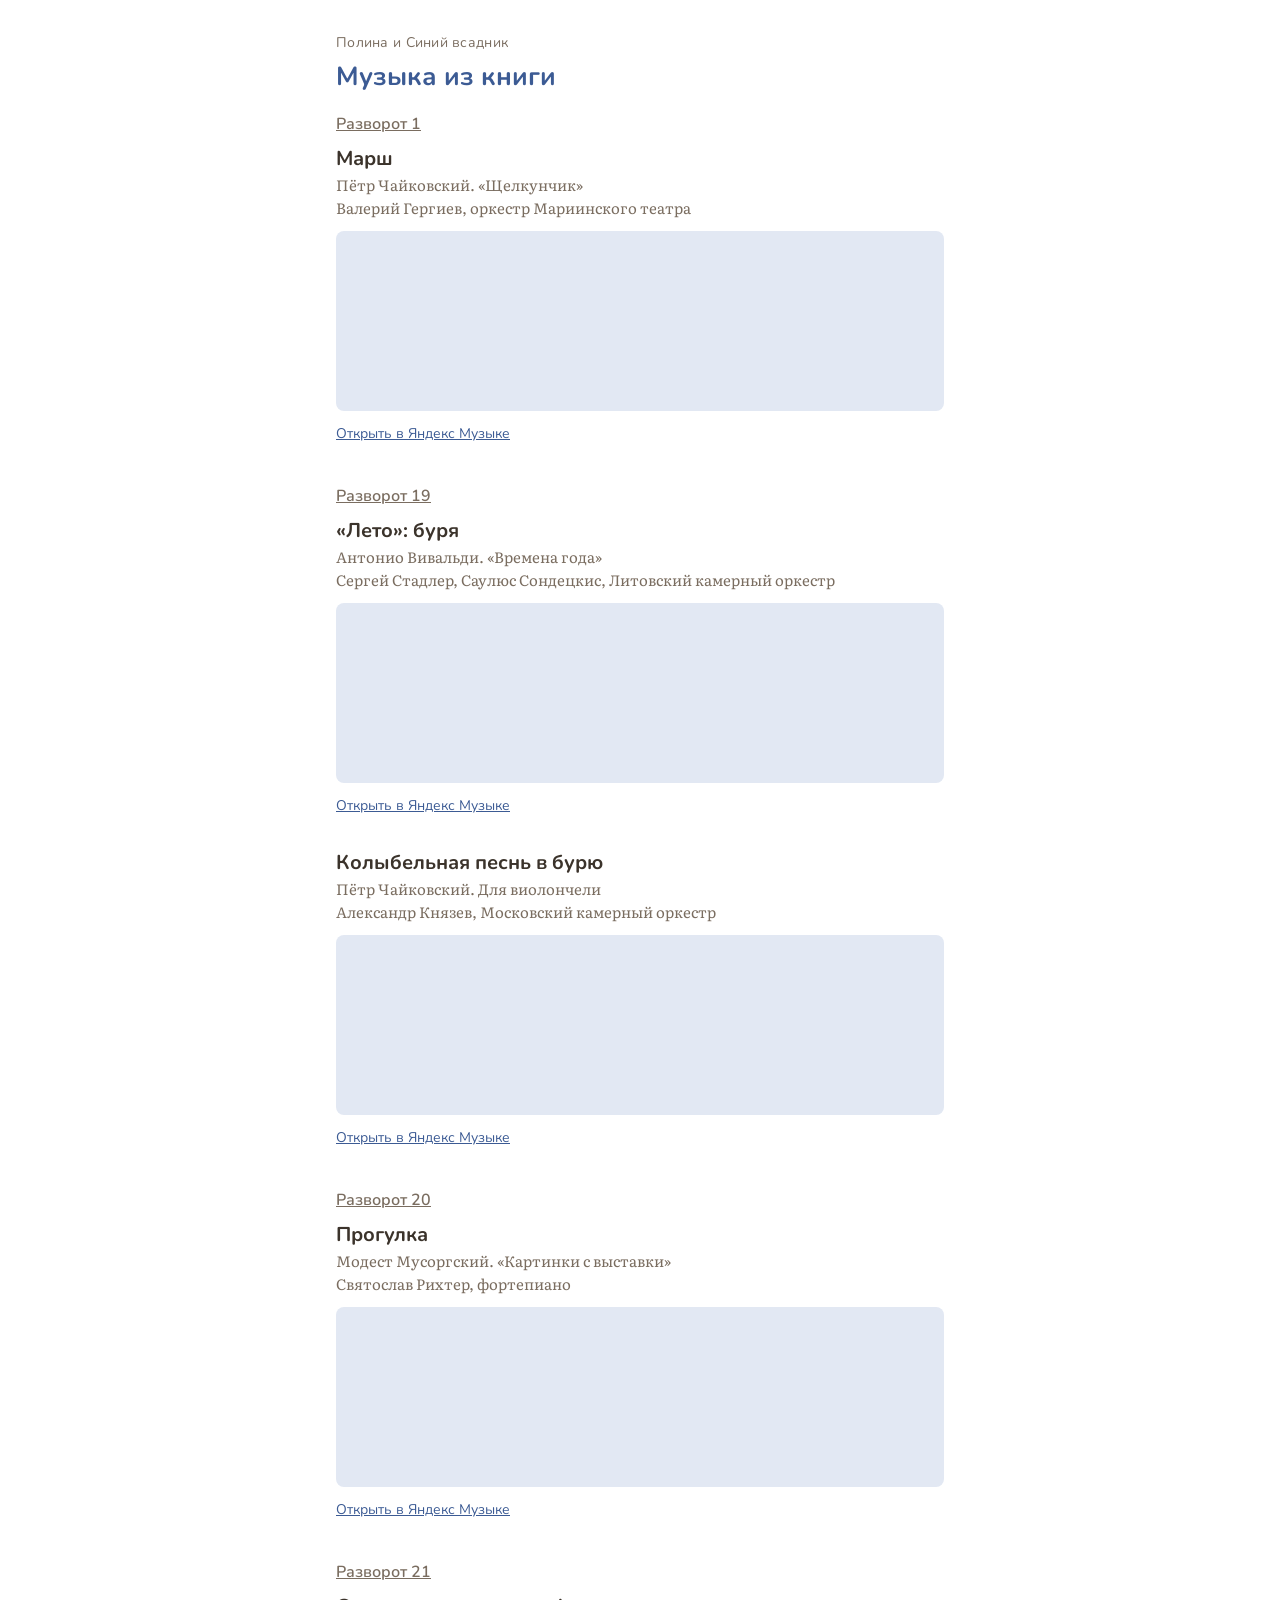
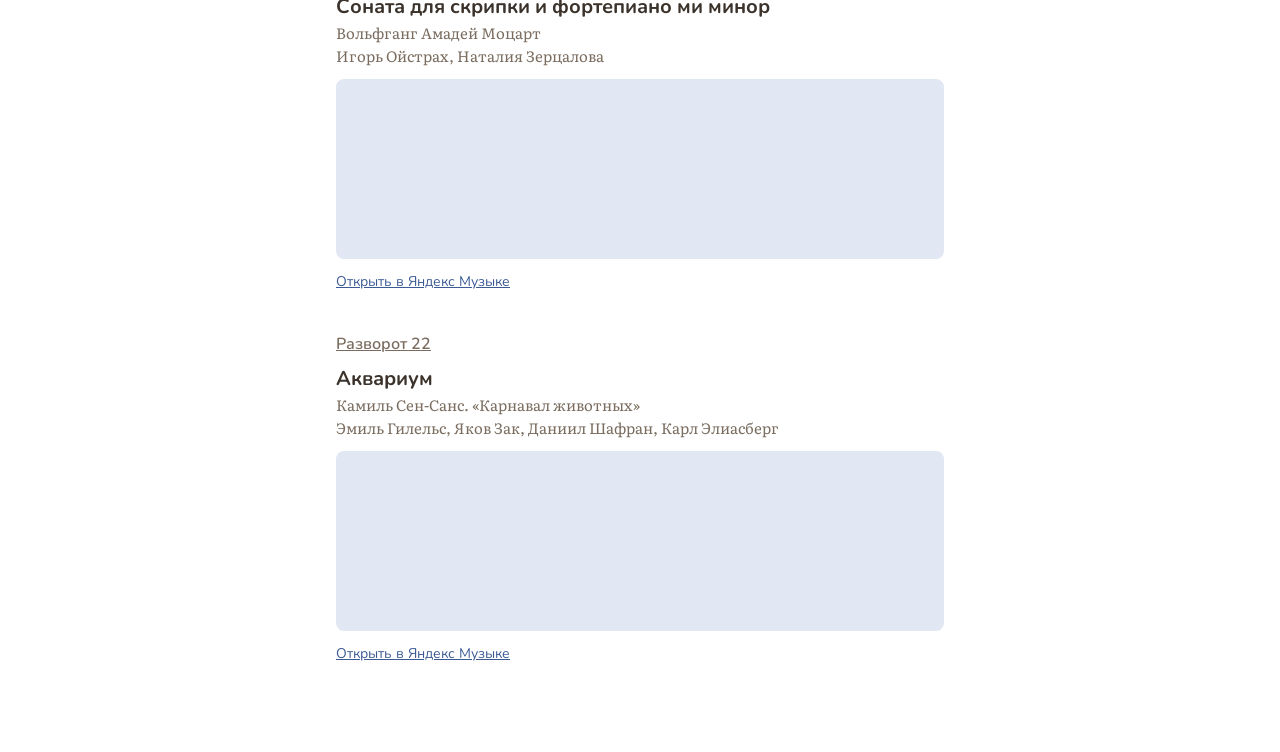
==== index.html @ 91b207e4 "Сайт музыки для QR-кодов книги (собран 11_Сайт_музыки/build_site.py) Co-Authored-By: Claude Opus 5.5" ====
<!doctype html>
<html lang="ru">
<head>
<meta charset="utf-8">
<meta name="viewport" content="width=device-width, initial-scale=1">
<meta name="robots" content="noindex, nofollow">
<title>Полина и Синий всадник · музыка</title>
<link rel="preconnect" href="https://fonts.googleapis.com">
<link rel="stylesheet" href="https://fonts.googleapis.com/css2?family=Literata:ital@0;1&family=Nunito:wght@600;700&display=swap">
<link rel="stylesheet" href="style.css">
</head>
<body>
<main>
<p class="book">Полина и Синий всадник</p>
<h1>Музыка из книги</h1>
<div class="spread" id="s1">
<h2><a href="1/">Разворот 1</a></h2>
<section class="piece">
<h2>Марш</h2>
<p class="work">Пётр Чайковский. «Щелкунчик»</p>
<p class="who">Валерий Гергиев, оркестр Мариинского театра</p>
<iframe src="https://music.yandex.ru/iframe/album/19597503/track/9443150" loading="lazy" allow="autoplay; encrypted-media" title="Марш"></iframe>
<a class="open" href="https://music.yandex.ru/album/19597503/track/9443150">Открыть в Яндекс Музыке</a>
</section>
</div>
<div class="spread" id="s19">
<h2><a href="19/">Разворот 19</a></h2>
<section class="piece">
<h2>«Лето»: буря</h2>
<p class="work">Антонио Вивальди. «Времена года»</p>
<p class="who">Сергей Стадлер, Саулюс Сондецкис, Литовский камерный оркестр</p>
<iframe src="https://music.yandex.ru/iframe/album/12009652/track/70853448" loading="lazy" allow="autoplay; encrypted-media" title="«Лето»: буря"></iframe>
<a class="open" href="https://music.yandex.ru/album/12009652/track/70853448">Открыть в Яндекс Музыке</a>
</section>
<section class="piece">
<h2>Колыбельная песнь в бурю</h2>
<p class="work">Пётр Чайковский. Для виолончели</p>
<p class="who">Александр Князев, Московский камерный оркестр</p>
<iframe src="https://music.yandex.ru/iframe/album/54803/track/512400" loading="lazy" allow="autoplay; encrypted-media" title="Колыбельная песнь в бурю"></iframe>
<a class="open" href="https://music.yandex.ru/album/54803/track/512400">Открыть в Яндекс Музыке</a>
</section>
</div>
<div class="spread" id="s20">
<h2><a href="20/">Разворот 20</a></h2>
<section class="piece">
<h2>Прогулка</h2>
<p class="work">Модест Мусоргский. «Картинки с выставки»</p>
<p class="who">Святослав Рихтер, фортепиано</p>
<iframe src="https://music.yandex.ru/iframe/album/2533554/track/22010100" loading="lazy" allow="autoplay; encrypted-media" title="Прогулка"></iframe>
<a class="open" href="https://music.yandex.ru/album/2533554/track/22010100">Открыть в Яндекс Музыке</a>
</section>
</div>
<div class="spread" id="s21">
<h2><a href="21/">Разворот 21</a></h2>
<section class="piece">
<h2>Соната для скрипки и фортепиано ми минор</h2>
<p class="work">Вольфганг Амадей Моцарт</p>
<p class="who">Игорь Ойстрах, Наталия Зерцалова</p>
<iframe src="https://music.yandex.ru/iframe/album/14879306/track/80903416" loading="lazy" allow="autoplay; encrypted-media" title="Соната для скрипки и фортепиано ми минор"></iframe>
<a class="open" href="https://music.yandex.ru/album/14879306/track/80903416">Открыть в Яндекс Музыке</a>
</section>
</div>
<div class="spread" id="s22">
<h2><a href="22/">Разворот 22</a></h2>
<section class="piece">
<h2>Аквариум</h2>
<p class="work">Камиль Сен-Санс. «Карнавал животных»</p>
<p class="who">Эмиль Гилельс, Яков Зак, Даниил Шафран, Карл Элиасберг</p>
<iframe src="https://music.yandex.ru/iframe/album/17283401/track/68124934" loading="lazy" allow="autoplay; encrypted-media" title="Аквариум"></iframe>
<a class="open" href="https://music.yandex.ru/album/17283401/track/68124934">Открыть в Яндекс Музыке</a>
</section>
</div>
</main>
</body>
</html>
---- style.css ----
:root {
  --paper: #ffffff; --ink: #3b332b; --ink-soft: #7a6d60;
  --rider: #3c5b94; --rider-bg: #e2e8f3; --mane: #efd98a;
  color-scheme: light;
}
* { box-sizing: border-box; }
body { margin: 0; background: var(--paper); color: var(--ink);
  font-family: "Literata", "PT Serif", Georgia, serif; font-size: 18px; line-height: 1.5; }
main { max-width: 640px; margin: 0 auto; padding: 32px 16px 48px; }
.book { font-family: "Nunito", "Segoe UI", sans-serif; font-size: 14px; color: var(--ink-soft);
  letter-spacing: .02em; margin: 0 0 4px; }
.book a { color: inherit; }
h1 { font-family: "Nunito", "Segoe UI", sans-serif; font-weight: 700; font-size: 26px;
  color: var(--rider); margin: 0 0 16px; }
blockquote { margin: 0 0 28px; padding: 12px 16px; border-left: 4px solid var(--mane);
  background: #fbf7ea; font-style: italic; }
.piece { margin: 0 0 32px; }
.piece h2 { font-family: "Nunito", "Segoe UI", sans-serif; font-size: 20px; margin: 0; }
.piece .work, .piece .who { margin: 0; color: var(--ink-soft); font-size: 15px; }
.piece iframe { display: block; width: 100%; height: 180px; border: 0; margin: 12px 0 6px;
  border-radius: 8px; background: var(--rider-bg); }
.piece .open { font-family: "Nunito", "Segoe UI", sans-serif; font-size: 14px; color: var(--rider); }
.spread { margin: 0 0 40px; }
.spread > h2 { font-family: "Nunito", "Segoe UI", sans-serif; font-size: 16px; color: var(--ink-soft);
  font-weight: 600; margin: 0 0 8px; }
.spread > h2 a { color: inherit; }
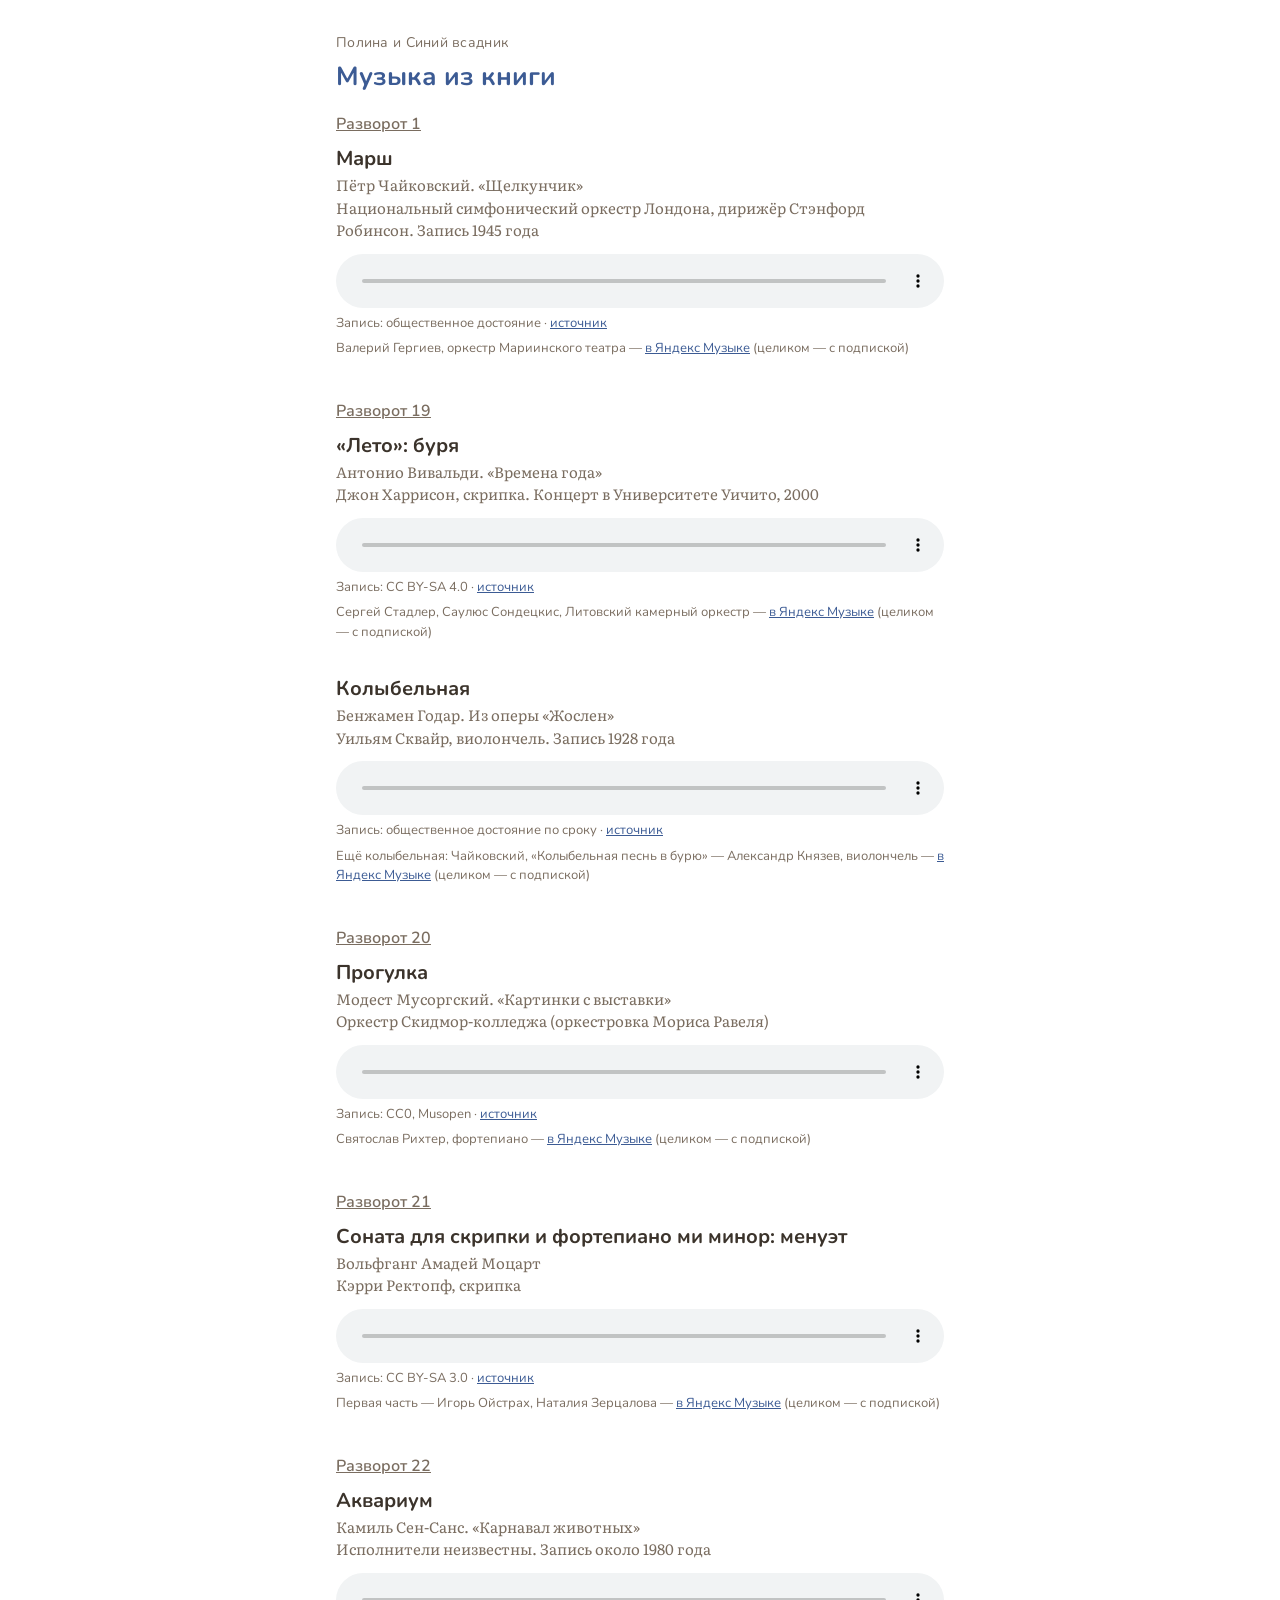
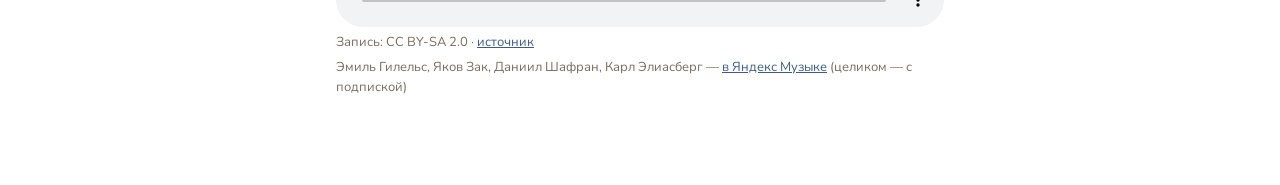
==== commit 2c53eb2b: "Свои свободные записи вместо плеера Яндекса (без подписки он играет 15 секунд): Марш — Робинсон 1945" ====
--- a/index.html
+++ b/index.html
@@ -18,9 +18,10 @@
 <section class="piece">
 <h2>Марш</h2>
 <p class="work">Пётр Чайковский. «Щелкунчик»</p>
-<p class="who">Валерий Гергиев, оркестр Мариинского театра</p>
-<iframe src="https://music.yandex.ru/iframe/album/19597503/track/9443150" loading="lazy" allow="autoplay; encrypted-media" title="Марш"></iframe>
-<a class="open" href="https://music.yandex.ru/album/19597503/track/9443150">Открыть в Яндекс Музыке</a>
+<p class="who">Национальный симфонический оркестр Лондона, дирижёр Стэнфорд Робинсон. Запись 1945 года</p>
+<audio controls preload="none" src="audio/marsh-shchelkunchik-robinson-1945.mp3"></audio>
+<p class="credit">Запись: общественное достояние · <a href="https://commons.wikimedia.org/wiki/File:PDP-CH_-_National_Symphony_Orchestra_of_London_-_Stanford_Robinson,_conductor_-_The_Nutcracker_Suite,_Op._71_-_Miniature_Overture,_March_-_Tchaikovsky_-_Decca-k1142-ar9056.flac">источник</a></p>
+<p class="other">Валерий Гергиев, оркестр Мариинского театра — <a href="https://music.yandex.ru/album/19597503/track/9443150">в Яндекс Музыке</a> (целиком — с подпиской)</p>
 </section>
 </div>
 <div class="spread" id="s19">
@@ -28,16 +29,18 @@
 <section class="piece">
 <h2>«Лето»: буря</h2>
 <p class="work">Антонио Вивальди. «Времена года»</p>
-<p class="who">Сергей Стадлер, Саулюс Сондецкис, Литовский камерный оркестр</p>
-<iframe src="https://music.yandex.ru/iframe/album/12009652/track/70853448" loading="lazy" allow="autoplay; encrypted-media" title="«Лето»: буря"></iframe>
-<a class="open" href="https://music.yandex.ru/album/12009652/track/70853448">Открыть в Яндекс Музыке</a>
+<p class="who">Джон Харрисон, скрипка. Концерт в Университете Уичито, 2000</p>
+<audio controls preload="none" src="audio/leto-presto-vivaldi-harrison.mp3"></audio>
+<p class="credit">Запись: CC BY-SA 4.0 · <a href="https://commons.wikimedia.org/wiki/File:Vivaldi_-_Four_Seasons_2_Summer_mvt_3_Presto_-_John_Harrison_violin.oga">источник</a></p>
+<p class="other">Сергей Стадлер, Саулюс Сондецкис, Литовский камерный оркестр — <a href="https://music.yandex.ru/album/12009652/track/70853448">в Яндекс Музыке</a> (целиком — с подпиской)</p>
 </section>
 <section class="piece">
-<h2>Колыбельная песнь в бурю</h2>
-<p class="work">Пётр Чайковский. Для виолончели</p>
-<p class="who">Александр Князев, Московский камерный оркестр</p>
-<iframe src="https://music.yandex.ru/iframe/album/54803/track/512400" loading="lazy" allow="autoplay; encrypted-media" title="Колыбельная песнь в бурю"></iframe>
-<a class="open" href="https://music.yandex.ru/album/54803/track/512400">Открыть в Яндекс Музыке</a>
+<h2>Колыбельная</h2>
+<p class="work">Бенжамен Годар. Из оперы «Жослен»</p>
+<p class="who">Уильям Сквайр, виолончель. Запись 1928 года</p>
+<audio controls preload="none" src="audio/kolybelnaya-godar-squire-1928.mp3"></audio>
+<p class="credit">Запись: общественное достояние по сроку · <a href="https://archive.org/details/78_berceuse-de-jocelyn_squire-wh-anon">источник</a></p>
+<p class="other">Ещё колыбельная: Чайковский, «Колыбельная песнь в бурю» — Александр Князев, виолончель — <a href="https://music.yandex.ru/album/54803/track/512400">в Яндекс Музыке</a> (целиком — с подпиской)</p>
 </section>
 </div>
 <div class="spread" id="s20">
@@ -45,19 +48,21 @@
 <section class="piece">
 <h2>Прогулка</h2>
 <p class="work">Модест Мусоргский. «Картинки с выставки»</p>
-<p class="who">Святослав Рихтер, фортепиано</p>
-<iframe src="https://music.yandex.ru/iframe/album/2533554/track/22010100" loading="lazy" allow="autoplay; encrypted-media" title="Прогулка"></iframe>
-<a class="open" href="https://music.yandex.ru/album/2533554/track/22010100">Открыть в Яндекс Музыке</a>
+<p class="who">Оркестр Скидмор-колледжа (оркестровка Мориса Равеля)</p>
+<audio controls preload="none" src="audio/progulka-musorgskij-skidmore.mp3"></audio>
+<p class="credit">Запись: CC0, Musopen · <a href="https://archive.org/details/modest-mussorgsky-pictures-at-an-exhibition-promenade">источник</a></p>
+<p class="other">Святослав Рихтер, фортепиано — <a href="https://music.yandex.ru/album/2533554/track/22010100">в Яндекс Музыке</a> (целиком — с подпиской)</p>
 </section>
 </div>
 <div class="spread" id="s21">
 <h2><a href="21/">Разворот 21</a></h2>
 <section class="piece">
-<h2>Соната для скрипки и фортепиано ми минор</h2>
+<h2>Соната для скрипки и фортепиано ми минор: менуэт</h2>
 <p class="work">Вольфганг Амадей Моцарт</p>
-<p class="who">Игорь Ойстрах, Наталия Зерцалова</p>
-<iframe src="https://music.yandex.ru/iframe/album/14879306/track/80903416" loading="lazy" allow="autoplay; encrypted-media" title="Соната для скрипки и фортепиано ми минор"></iframe>
-<a class="open" href="https://music.yandex.ru/album/14879306/track/80903416">Открыть в Яндекс Музыке</a>
+<p class="who">Кэрри Ректопф, скрипка</p>
+<audio controls preload="none" src="audio/mocart-k304-menuet-rehkopf.mp3"></audio>
+<p class="credit">Запись: CC BY-SA 3.0 · <a href="https://commons.wikimedia.org/wiki/File:Violinist_CARRIE_REHKOPF-MOZART_SONATA_K304_2nd_mvt.ogg">источник</a></p>
+<p class="other">Первая часть — Игорь Ойстрах, Наталия Зерцалова — <a href="https://music.yandex.ru/album/14879306/track/80903416">в Яндекс Музыке</a> (целиком — с подпиской)</p>
 </section>
 </div>
 <div class="spread" id="s22">
@@ -65,9 +70,10 @@
 <section class="piece">
 <h2>Аквариум</h2>
 <p class="work">Камиль Сен-Санс. «Карнавал животных»</p>
-<p class="who">Эмиль Гилельс, Яков Зак, Даниил Шафран, Карл Элиасберг</p>
-<iframe src="https://music.yandex.ru/iframe/album/17283401/track/68124934" loading="lazy" allow="autoplay; encrypted-media" title="Аквариум"></iframe>
-<a class="open" href="https://music.yandex.ru/album/17283401/track/68124934">Открыть в Яндекс Музыке</a>
+<p class="who">Исполнители неизвестны. Запись около 1980 года</p>
+<audio controls preload="none" src="audio/akvarium-sen-sans.mp3"></audio>
+<p class="credit">Запись: CC BY-SA 2.0 · <a href="https://commons.wikimedia.org/wiki/File:Saint-Saens_-_The_Carnival_of_the_Animals_-_07_Aquarium.ogg">источник</a></p>
+<p class="other">Эмиль Гилельс, Яков Зак, Даниил Шафран, Карл Элиасберг — <a href="https://music.yandex.ru/album/17283401/track/68124934">в Яндекс Музыке</a> (целиком — с подпиской)</p>
 </section>
 </div>
 </main>
--- a/style.css
+++ b/style.css
@@ -17,9 +17,10 @@
 .piece { margin: 0 0 32px; }
 .piece h2 { font-family: "Nunito", "Segoe UI", sans-serif; font-size: 20px; margin: 0; }
 .piece .work, .piece .who { margin: 0; color: var(--ink-soft); font-size: 15px; }
-.piece iframe { display: block; width: 100%; height: 180px; border: 0; margin: 12px 0 6px;
-  border-radius: 8px; background: var(--rider-bg); }
-.piece .open { font-family: "Nunito", "Segoe UI", sans-serif; font-size: 14px; color: var(--rider); }
+.piece audio { display: block; width: 100%; margin: 12px 0 6px; }
+.piece .credit { margin: 0; font-family: "Nunito", "Segoe UI", sans-serif; font-size: 13px; color: var(--ink-soft); }
+.piece .credit a, .piece .other a { color: var(--rider); }
+.piece .other { margin: 6px 0 0; font-family: "Nunito", "Segoe UI", sans-serif; font-size: 13px; color: var(--ink-soft); }
 .spread { margin: 0 0 40px; }
 .spread > h2 { font-family: "Nunito", "Segoe UI", sans-serif; font-size: 16px; color: var(--ink-soft);
   font-weight: 600; margin: 0 0 8px; }
